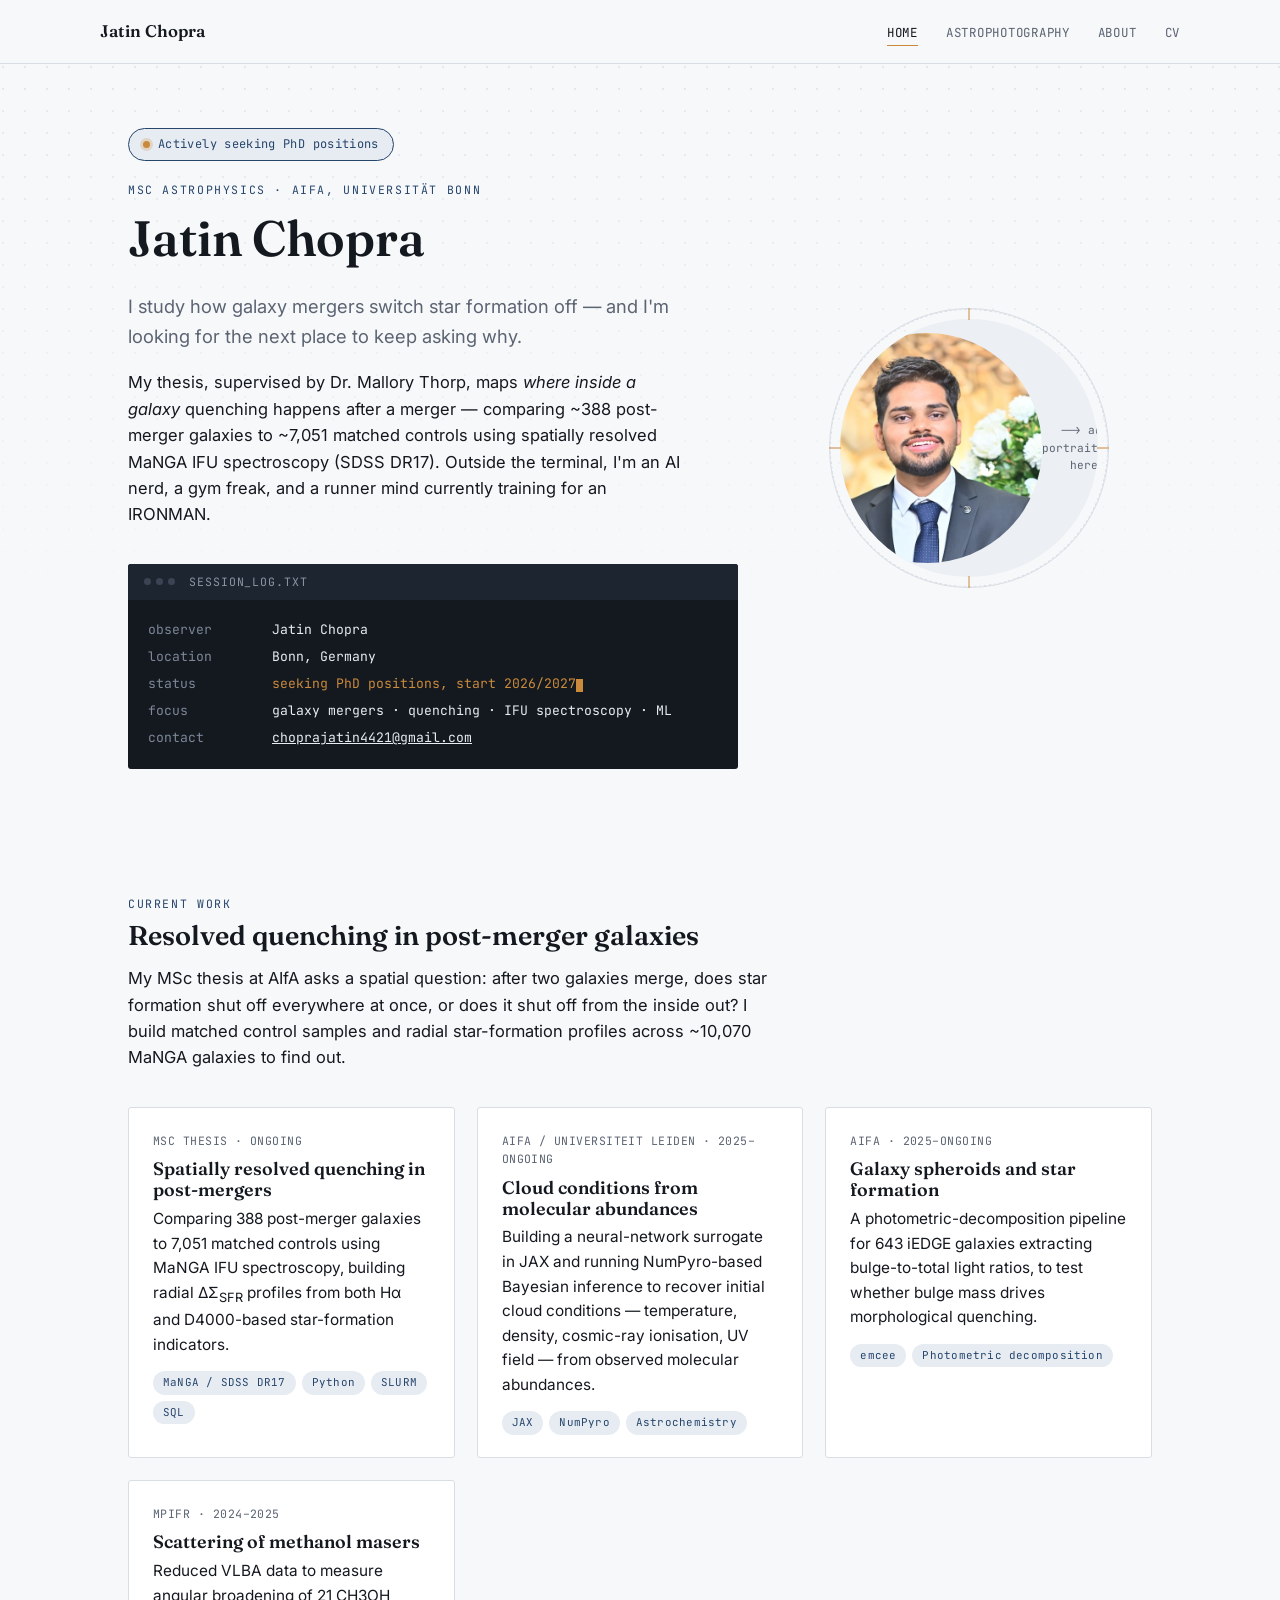
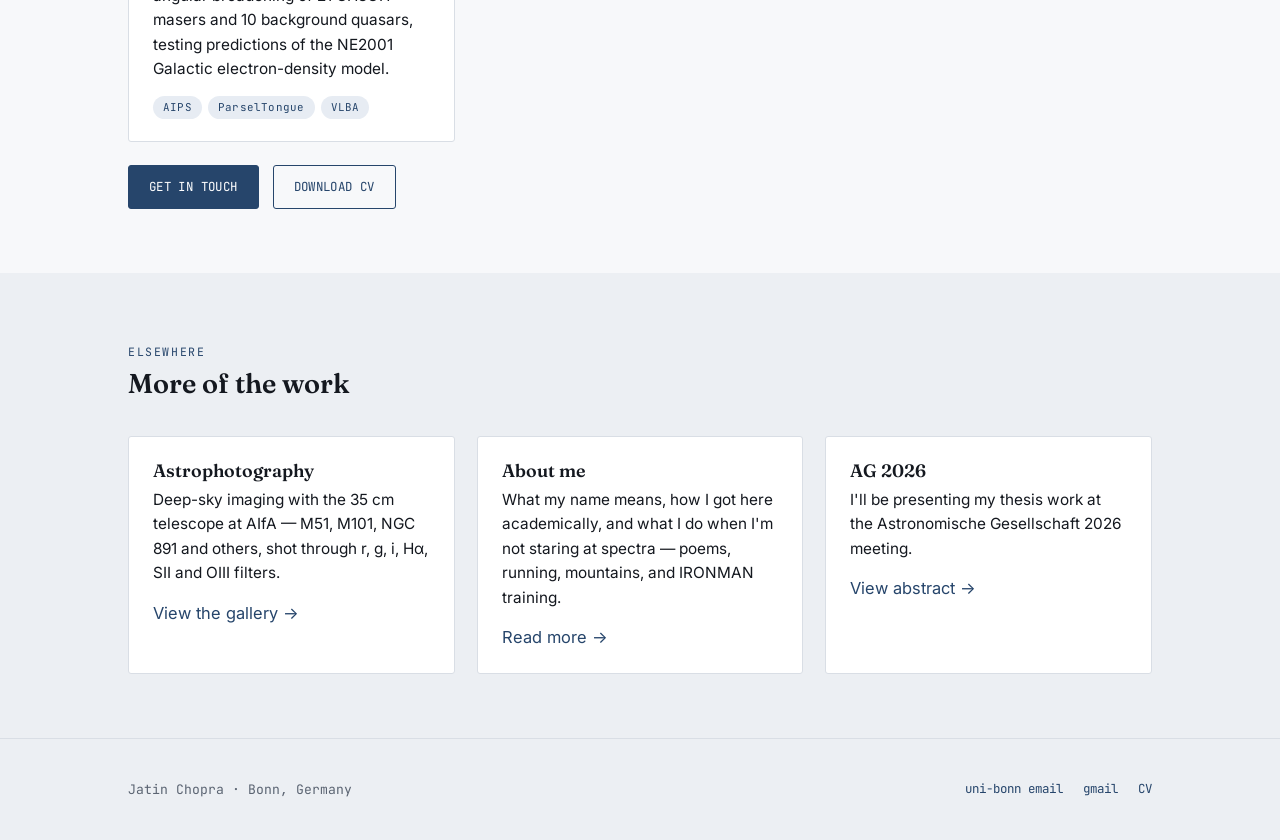
==== index.html @ 6f594a71 "Change image format from JPG to PNG" ====
<!DOCTYPE html>
<html lang="en">
<head>
<meta charset="UTF-8">
<meta name="viewport" content="width=device-width, initial-scale=1.0">
<title>Jatin Chopra — MSc Astrophysics, AIfA Bonn</title>
<meta name="description" content="Jatin Chopra is an MSc Astrophysics student at AIfA, Universität Bonn, studying star-formation quenching in post-merger galaxies. Actively seeking PhD positions.">
<link rel="preconnect" href="https://fonts.googleapis.com">
<link rel="preconnect" href="https://fonts.gstatic.com" crossorigin>
<link href="https://fonts.googleapis.com/css2?family=Fraunces:wght@500;600;700&family=Inter:wght@400;500;600&family=JetBrains+Mono:wght@400;500&display=swap" rel="stylesheet">
<link rel="stylesheet" href="css/style.css">
</head>
<body>

<header class="site-header">
  <nav class="nav container">
    <a class="nav-name" href="index.html">Jatin Chopra</a>
    <button class="navtoggle" aria-label="Toggle navigation" aria-expanded="false">Menu</button>
    <ul class="nav-links">
      <li><a href="index.html" aria-current="page">Home</a></li>
      <li><a href="astrophotography.html">Astrophotography</a></li>
      <li><a href="about.html">About</a></li>
      <li><a href="assets/docs/Jatin_Chopra_CV.pdf">CV</a></li>
    </ul>
  </nav>
</header>

<main>

  <!-- ================= HERO ================= -->
  <section class="hero">
    <div class="container hero-grid">
      <div>
        <span class="status-pill"><span class="dot"></span>Actively seeking PhD positions</span>
        <div class="eyebrow">MSc Astrophysics · AIfA, Universität Bonn</div>
        <h1>Jatin Chopra</h1>
        <p class="tagline">I study how galaxy mergers switch star formation off — and I'm looking for the next place to keep asking why.</p>
        <p class="lede">My thesis, supervised by Dr. Mallory Thorp, maps <em>where inside a galaxy</em> quenching happens after a merger — comparing ~388 post-merger galaxies to ~7,051 matched controls using spatially resolved MaNGA IFU spectroscopy (SDSS DR17). Outside the terminal, I'm an AI nerd, a gym freak, and a runner mind currently training for an IRONMAN.</p>

        <div class="log-card">
          <div class="log-title"><span class="lights"><span></span><span></span><span></span></span>session_log.txt</div>
          <div class="log-body">
            <div class="log-row"><span class="k">observer</span><span class="v">Jatin Chopra</span></div>
            <div class="log-row"><span class="k">location</span><span class="v">Bonn, Germany</span></div>
            <div class="log-row"><span class="k">status</span><span class="v highlight">seeking PhD positions, start 2026/2027<span class="cursor"></span></span></div>
            <div class="log-row"><span class="k">focus</span><span class="v">galaxy mergers · quenching · IFU spectroscopy · ML</span></div>
            <div class="log-row"><span class="k">contact</span><span class="v"><a href="mailto:choprajatin4421@gmail.com">choprajatin4421@gmail.com</a></span></div>
          </div>
        </div>
      </div>

      <div class="portrait-wrap">
        <div class="portrait-frame">
          <span class="tick n"></span><span class="tick s"></span><span class="tick e"></span><span class="tick w"></span>
          <div class="img-slot">
                 <img src="assets/images/main_page_image.png" alt="Jatin Chopra"> -->
            add<br>portrait.jpg<br>here
          </div>
        </div>
      </div>
    </div>
  </section>

  <!-- ================= RESEARCH ================= -->
  <section id="research">
    <div class="container">
      <div class="section-head">
        <div class="eyebrow">Current work</div>
        <h2>Resolved quenching in post-merger galaxies</h2>
        <p>My MSc thesis at AIfA asks a spatial question: after two galaxies merge, does star formation shut off everywhere at once, or does it shut off from the inside out? I build matched control samples and radial star-formation profiles across ~10,070 MaNGA galaxies to find out.</p>
      </div>
      <div class="card-grid">
        <div class="card">
          <div class="meta">MSc Thesis · Ongoing</div>
          <h3>Spatially resolved quenching in post-mergers</h3>
          <p>Comparing 388 post-merger galaxies to 7,051 matched controls using MaNGA IFU spectroscopy, building radial ΔΣ<sub>SFR</sub> profiles from both Hα and D4000-based star-formation indicators.</p>
          <div class="tag-row"><span class="tag">MaNGA / SDSS DR17</span><span class="tag">Python</span><span class="tag">SLURM</span><span class="tag">SQL</span></div>
        </div>
        <div class="card">
          <div class="meta">AIfA / Universiteit Leiden · 2025–ongoing</div>
          <h3>Cloud conditions from molecular abundances</h3>
          <p>Building a neural-network surrogate in JAX and running NumPyro-based Bayesian inference to recover initial cloud conditions — temperature, density, cosmic-ray ionisation, UV field — from observed molecular abundances.</p>
          <div class="tag-row"><span class="tag">JAX</span><span class="tag">NumPyro</span><span class="tag">Astrochemistry</span></div>
        </div>
        <div class="card">
          <div class="meta">AIfA · 2025–ongoing</div>
          <h3>Galaxy spheroids and star formation</h3>
          <p>A photometric-decomposition pipeline for 643 iEDGE galaxies extracting bulge-to-total light ratios, to test whether bulge mass drives morphological quenching.</p>
          <div class="tag-row"><span class="tag">emcee</span><span class="tag">Photometric decomposition</span></div>
        </div>
        <div class="card">
          <div class="meta">MPIfR · 2024–2025</div>
          <h3>Scattering of methanol masers</h3>
          <p>Reduced VLBA data to measure angular broadening of 21 CH3OH masers and 10 background quasars, testing predictions of the NE2001 Galactic electron-density model.</p>
          <div class="tag-row"><span class="tag">AIPS</span><span class="tag">ParselTongue</span><span class="tag">VLBA</span></div>
        </div>
      </div>
      <div class="cta-row">
        <a class="btn btn-primary" href="mailto:choprajatin4421@gmail.com">Get in touch</a>
        <a class="btn btn-ghost" href="assets/docs/Jatin_Chopra_CV.pdf">Download CV</a>
      </div>
    </div>
  </section>

  <!-- ================= QUICK LINKS ================= -->
  <section class="bg-alt">
    <div class="container">
      <div class="section-head">
        <div class="eyebrow">Elsewhere</div>
        <h2>More of the work</h2>
      </div>
      <div class="card-grid">
        <div class="card">
          <h3>Astrophotography</h3>
          <p>Deep-sky imaging with the 35 cm telescope at AIfA — M51, M101, NGC 891 and others, shot through r, g, i, Hα, SII and OIII filters.</p>
          <a href="astrophotography.html">View the gallery →</a>
        </div>
        <div class="card">
          <h3>About me</h3>
          <p>What my name means, how I got here academically, and what I do when I'm not staring at spectra — poems, running, mountains, and IRONMAN training.</p>
          <a href="about.html">Read more →</a>
        </div>
        <div class="card">
          <h3>AG 2026</h3>
          <p>I'll be presenting my thesis work at the Astronomische Gesellschaft 2026 meeting.</p>
          <a href="https://ag2026.astronomische-gesellschaft.de/view_abstract.php?id=138">View abstract →</a>
        </div>
      </div>
    </div>
  </section>

</main>

<footer class="site-footer">
  <div class="container footer-grid">
    <span class="footer-note">Jatin Chopra · Bonn, Germany</span>
    <ul class="footer-links">
      <li><a href="mailto:s56jchop@uni-bonn.de">uni-bonn email</a></li>
      <li><a href="mailto:choprajatin4421@gmail.com">gmail</a></li>
      <li><a href="assets/docs/Jatin_Chopra_CV.pdf">CV</a></li>
    </ul>
  </div>
</footer>

<script src="js/main.js"></script>
</body>
</html>
---- css/style.css ----
/* =========================================================
   Jatin Chopra — personal site
   Design tokens
   ========================================================= */
:root{
  --bg:        #F7F8FA;
  --bg-alt:    #ECEFF3;
  --panel:     #FFFFFF;
  --ink:       #14181F;
  --muted:     #5B6472;
  --line:      #D9DEE5;
  --accent:    #26456B;   /* deep sky indigo   */
  --accent-2:  #C98A3C;   /* warm starlight amber, used sparingly */
  --accent-soft: #E7ECF3;
  --mono: 'JetBrains Mono', ui-monospace, SFMono-Regular, Menlo, monospace;
  --serif: 'Fraunces', Georgia, 'Times New Roman', serif;
  --sans: 'Inter', -apple-system, BlinkMacSystemFont, 'Segoe UI', sans-serif;
  --radius: 3px;
  --maxw: 1080px;
}

*, *::before, *::after{ box-sizing:border-box; }
html{ scroll-behavior:smooth; }
body{
  margin:0;
  background:var(--bg);
  color:var(--ink);
  font-family:var(--sans);
  font-size:16.5px;
  line-height:1.6;
  -webkit-font-smoothing:antialiased;
}
img{ max-width:100%; display:block; }
a{ color:var(--accent); text-decoration:none; }
a:hover{ text-decoration:underline; }
a:focus-visible, button:focus-visible, .navtoggle:focus-visible{
  outline:2px solid var(--accent-2);
  outline-offset:3px;
}
h1,h2,h3{ font-family:var(--serif); font-weight:600; line-height:1.15; margin:0 0 .5em; color:var(--ink); }
p{ margin:0 0 1em; }
.container{ max-width:var(--maxw); margin:0 auto; padding:0 28px; }

.eyebrow{
  font-family:var(--mono);
  font-size:.72rem;
  letter-spacing:.14em;
  text-transform:uppercase;
  color:var(--accent);
  display:inline-block;
  margin-bottom:.9em;
}

/* ---------------------------------------------------------
   Nav
   --------------------------------------------------------- */
.site-header{
  border-bottom:1px solid var(--line);
  background:var(--bg);
  position:sticky; top:0; z-index:50;
}
.nav{
  display:flex; align-items:center; justify-content:space-between;
  padding:18px 0;
}
.nav-name{
  font-family:var(--serif);
  font-weight:600;
  font-size:1.05rem;
  color:var(--ink);
  text-decoration:none;
}
.nav-name:hover{ text-decoration:none; color:var(--accent); }
.nav-links{
  display:flex; gap:28px; list-style:none; margin:0; padding:0;
}
.nav-links a{
  font-family:var(--mono);
  font-size:.78rem;
  letter-spacing:.06em;
  text-transform:uppercase;
  color:var(--muted);
  padding-bottom:4px;
  border-bottom:1px solid transparent;
}
.nav-links a:hover, .nav-links a[aria-current="page"]{
  color:var(--ink);
  text-decoration:none;
  border-bottom:1px solid var(--accent-2);
}
.navtoggle{
  display:none;
  background:none; border:1px solid var(--line); border-radius:var(--radius);
  padding:8px 10px; cursor:pointer; color:var(--ink);
}

/* ---------------------------------------------------------
   Hero
   --------------------------------------------------------- */
.hero{
  position:relative;
  padding:64px 0 56px;
  background-image: radial-gradient(var(--line) 1px, transparent 1px);
  background-size: 22px 22px;
  background-position: -8px -8px;
  overflow:hidden;
}
.hero::after{
  /* fade the star-field so it reads as texture, not pattern */
  content:"";
  position:absolute; inset:0;
  background:linear-gradient(180deg, rgba(247,248,250,.35) 0%, var(--bg) 78%);
  pointer-events:none;
}
.hero-grid{
  position:relative; z-index:1;
  display:grid;
  grid-template-columns:1.25fr .75fr;
  gap:48px;
  align-items:center;
}
.hero h1{ font-size:clamp(2.1rem, 4vw, 3.1rem); }
.hero .tagline{ font-size:1.15rem; color:var(--muted); max-width:46ch; }
.hero .lede{ max-width:56ch; color:var(--ink); }

.status-pill{
  display:inline-flex; align-items:center; gap:8px;
  font-family:var(--mono); font-size:.75rem; letter-spacing:.03em;
  background:var(--accent-soft); color:var(--accent);
  border:1px solid var(--accent); border-radius:20px;
  padding:6px 14px; margin-bottom:1.2em;
}
.status-pill .dot{
  width:7px; height:7px; border-radius:50%;
  background:var(--accent-2);
  box-shadow:0 0 0 3px rgba(201,138,60,.25);
}

/* Portrait — telescope-eyepiece framing */
.portrait-wrap{ display:flex; justify-content:center; }
.portrait-frame{
  position:relative;
  width:min(280px, 80%);
  aspect-ratio:1/1;
  border-radius:50%;
  border:1px solid var(--line);
  padding:10px;
}
.portrait-frame::before{
  content:"";
  position:absolute; inset:0;
  border-radius:50%;
  border:1px dashed var(--line);
  margin:0;
}
.portrait-frame .tick{
  position:absolute;
  background:var(--accent-2);
}
.portrait-frame .tick.n{ top:-1px; left:50%; width:1px; height:12px; transform:translateX(-50%); }
.portrait-frame .tick.s{ bottom:-1px; left:50%; width:1px; height:12px; transform:translateX(-50%); }
.portrait-frame .tick.e{ right:-1px; top:50%; height:1px; width:12px; transform:translateY(-50%); }
.portrait-frame .tick.w{ left:-1px; top:50%; height:1px; width:12px; transform:translateY(-50%); }
.portrait-frame .img-slot{
  width:100%; height:100%;
  border-radius:50%;
  overflow:hidden;
  background:var(--bg-alt);
  display:flex; align-items:center; justify-content:center;
  color:var(--muted);
  font-family:var(--mono); font-size:.7rem; text-align:center; padding:14px;
}
.portrait-frame img{ width:100%; height:100%; object-fit:cover; border-radius:50%; }

/* ---------------------------------------------------------
   Observation log — signature element
   --------------------------------------------------------- */
.log-card{
  margin-top:36px;
  background:var(--ink);
  color:#DDE3EA;
  border-radius:var(--radius);
  font-family:var(--mono);
  font-size:.82rem;
  overflow:hidden;
}
.log-card .log-title{
  display:flex; align-items:center; gap:8px;
  padding:9px 16px;
  background:#1D2530;
  color:#8B95A3;
  font-size:.72rem;
  letter-spacing:.08em;
  text-transform:uppercase;
}
.log-card .log-title .lights{ display:flex; gap:5px; margin-right:6px; }
.log-card .log-title .lights span{ width:7px; height:7px; border-radius:50%; background:#3A4452; display:inline-block; }
.log-card .log-body{ padding:16px 20px 18px; }
.log-row{ display:flex; gap:14px; padding:3px 0; }
.log-row .k{ color:#7C8798; width:110px; flex:none; }
.log-row .v{ color:#E7ECF3; }
.log-row .v a{ color:#E7ECF3; text-decoration:underline; }
.log-row .v.highlight{ color:var(--accent-2); }
.cursor{ display:inline-block; width:7px; height:1em; background:var(--accent-2); vertical-align:text-bottom; animation:blink 1.1s steps(1) infinite; }
@keyframes blink{ 50%{ opacity:0; } }

/* ---------------------------------------------------------
   Sections
   --------------------------------------------------------- */
section{ padding:64px 0; }
.section-head{ margin-bottom:36px; max-width:64ch; }
.section-head h2{ font-size:1.7rem; }
.section-head .eyebrow{ margin-bottom:.6em; }
.bg-alt{ background:var(--bg-alt); }

.card-grid{
  display:grid;
  grid-template-columns:repeat(auto-fit, minmax(280px,1fr));
  gap:22px;
}
.card{
  background:var(--panel);
  border:1px solid var(--line);
  border-radius:var(--radius);
  padding:24px 24px 22px;
}
.card h3{ font-size:1.12rem; margin-bottom:.35em; }
.card .meta{ font-family:var(--mono); font-size:.72rem; letter-spacing:.04em; color:var(--muted); text-transform:uppercase; margin-bottom:.8em; }
.card p{ color:var(--ink); font-size:.96rem; margin-bottom:.9em; }
.tag-row{ display:flex; flex-wrap:wrap; gap:6px; }
.tag{
  font-family:var(--mono); font-size:.68rem; letter-spacing:.02em;
  background:var(--accent-soft); color:var(--accent);
  border-radius:20px; padding:3px 10px;
}

.cta-row{ display:flex; gap:14px; flex-wrap:wrap; margin-top:1.4em; }
.btn{
  font-family:var(--mono); font-size:.78rem; letter-spacing:.03em; text-transform:uppercase;
  padding:11px 20px; border-radius:var(--radius);
  border:1px solid var(--accent);
}
.btn-primary{ background:var(--accent); color:#fff; }
.btn-primary:hover{ background:#1D3555; text-decoration:none; }
.btn-ghost{ color:var(--accent); background:transparent; }
.btn-ghost:hover{ background:var(--accent-soft); text-decoration:none; }

/* ---------------------------------------------------------
   Gallery (astrophotography)
   --------------------------------------------------------- */
.gallery{
  display:grid;
  grid-template-columns:repeat(auto-fit, minmax(300px,1fr));
  gap:26px;
}
.frame{
  background:var(--panel);
  border:1px solid var(--line);
  border-radius:var(--radius);
  overflow:hidden;
}
.frame .plate{
  aspect-ratio:4/3;
  background:
    radial-gradient(var(--line) 1px, transparent 1px) 0 0/16px 16px,
    var(--bg-alt);
  display:flex; align-items:center; justify-content:center;
  color:var(--muted); font-family:var(--mono); font-size:.72rem; text-align:center; padding:16px;
}
.frame .plate img{ width:100%; height:100%; object-fit:cover; }
.frame .caption{ padding:16px 18px 18px; }
.frame .caption h3{ font-size:1.05rem; margin-bottom:.15em; }
.frame .obj-meta{ font-family:var(--mono); font-size:.72rem; color:var(--muted); margin-bottom:.7em; letter-spacing:.02em; }
.frame .obj-meta span{ display:inline-block; margin-right:10px; }
.frame .obj-meta b{ color:var(--ink); font-weight:600; }

/* ---------------------------------------------------------
   About page bits
   --------------------------------------------------------- */
.split{
  display:grid;
  grid-template-columns:1fr 1fr;
  gap:44px;
  align-items:start;
}
.name-glyphs{
  display:flex; gap:18px; margin:1.2em 0;
}
.name-glyph{
  flex:1; border:1px solid var(--line); border-radius:var(--radius);
  padding:16px 18px; background:var(--panel);
}
.name-glyph .word{ font-family:var(--serif); font-size:1.3rem; margin-bottom:.2em; }
.name-glyph .gloss{ font-family:var(--mono); font-size:.72rem; color:var(--muted); text-transform:uppercase; letter-spacing:.05em; }

.interest-list{ list-style:none; margin:0; padding:0; display:flex; flex-wrap:wrap; gap:10px; }
.interest-list li{
  font-family:var(--mono); font-size:.82rem;
  border:1px solid var(--line); border-radius:20px;
  padding:7px 14px; color:var(--ink);
}

.timeline{ border-left:1px solid var(--line); padding-left:24px; margin-left:4px; }
.timeline .entry{ position:relative; padding-bottom:28px; }
.timeline .entry::before{
  content:""; position:absolute; left:-29px; top:4px;
  width:9px; height:9px; border-radius:50%;
  background:var(--bg); border:2px solid var(--accent-2);
}
.timeline .entry .when{ font-family:var(--mono); font-size:.7rem; color:var(--muted); text-transform:uppercase; letter-spacing:.05em; margin-bottom:.3em; }
.timeline .entry h3{ font-size:1.05rem; margin-bottom:.25em; }

/* ---------------------------------------------------------
   Footer
   --------------------------------------------------------- */
.site-footer{
  border-top:1px solid var(--line);
  padding:40px 0;
  background:var(--bg-alt);
}
.footer-grid{ display:flex; justify-content:space-between; flex-wrap:wrap; gap:20px; align-items:center; }
.footer-links{ display:flex; gap:20px; flex-wrap:wrap; list-style:none; margin:0; padding:0; font-family:var(--mono); font-size:.78rem; }
.footer-note{ color:var(--muted); font-size:.82rem; font-family:var(--mono); }

/* ---------------------------------------------------------
   Responsive
   --------------------------------------------------------- */
@media (max-width:820px){
  .hero-grid{ grid-template-columns:1fr; }
  .portrait-wrap{ order:-1; margin-bottom:8px; }
  .split{ grid-template-columns:1fr; }
  .name-glyphs{ flex-direction:column; }
}
@media (max-width:680px){
  .nav-links{
    position:fixed; inset:60px 0 auto 0; background:var(--bg);
    flex-direction:column; gap:0; border-bottom:1px solid var(--line);
    padding:8px 28px 16px; transform:translateY(-8px); opacity:0; pointer-events:none;
    transition:opacity .15s ease, transform .15s ease;
  }
  .nav-links.open{ opacity:1; transform:translateY(0); pointer-events:auto; }
  .nav-links li{ border-bottom:1px solid var(--line); }
  .nav-links a{ display:block; padding:14px 0; border-bottom:none !important; }
  .navtoggle{ display:inline-flex; }
  .log-row{ flex-direction:column; gap:1px; }
  .log-row .k{ width:auto; }
}
@media (prefers-reduced-motion: reduce){
  .cursor{ animation:none; }
  html{ scroll-behavior:auto; }
}
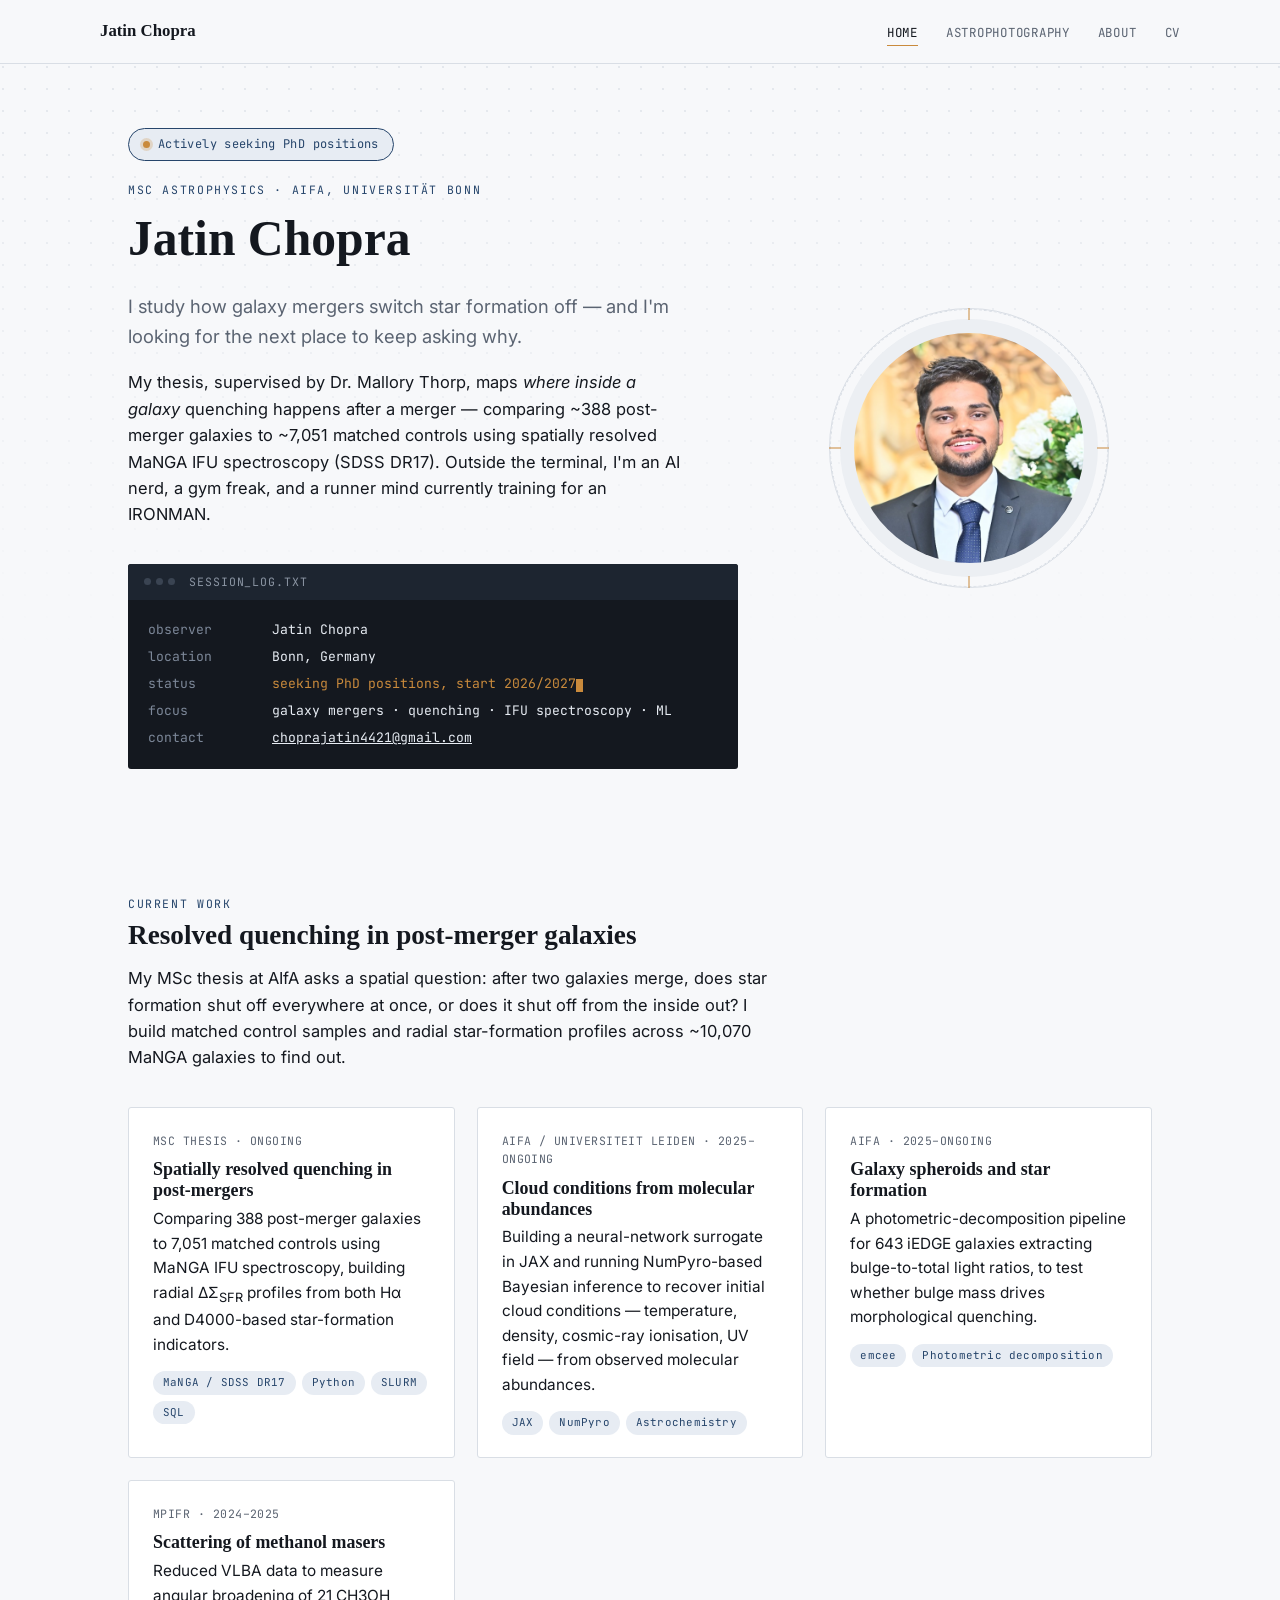
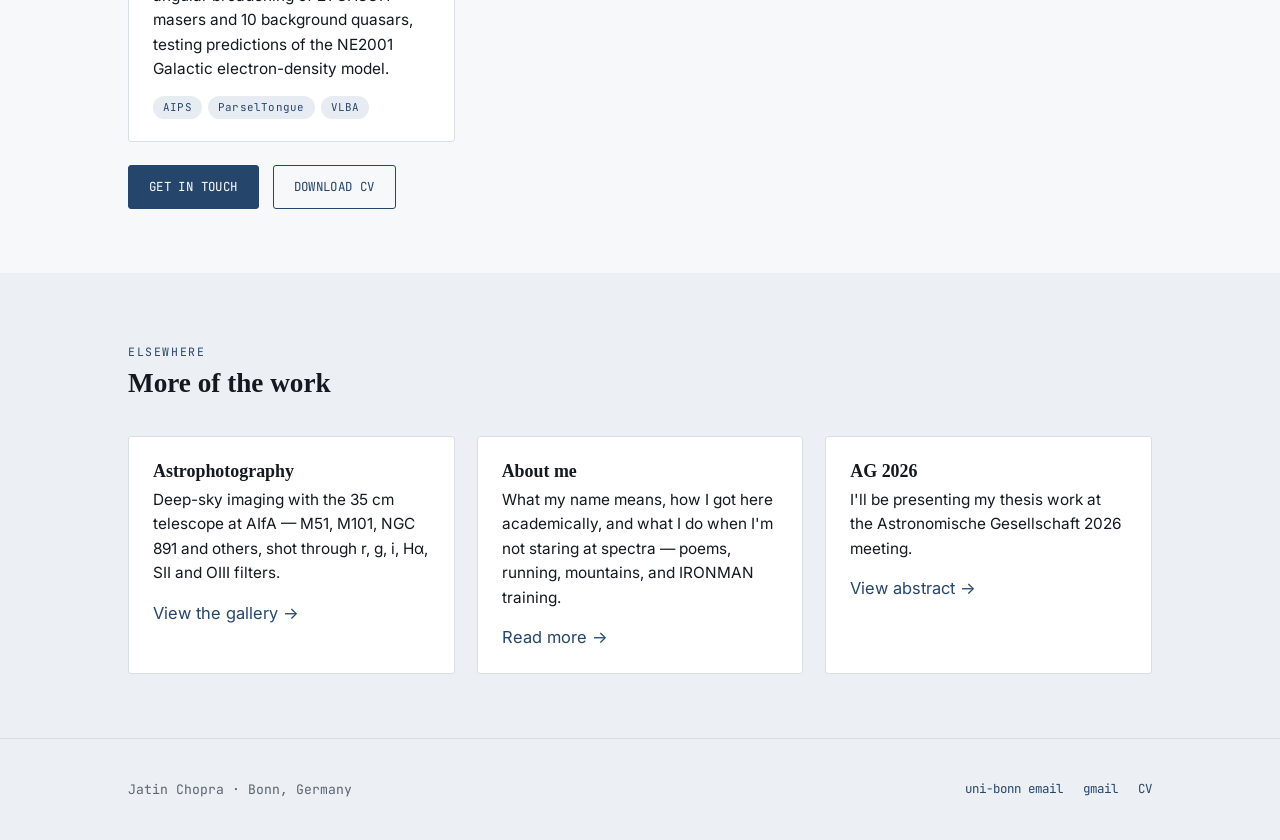
==== commit c179013b: "Add files via upload" ====
--- a/index.html
+++ b/index.html
@@ -7,7 +7,7 @@
 <meta name="description" content="Jatin Chopra is an MSc Astrophysics student at AIfA, Universität Bonn, studying star-formation quenching in post-merger galaxies. Actively seeking PhD positions.">
 <link rel="preconnect" href="https://fonts.googleapis.com">
 <link rel="preconnect" href="https://fonts.gstatic.com" crossorigin>
-<link href="https://fonts.googleapis.com/css2?family=Fraunces:wght@500;600;700&family=Inter:wght@400;500;600&family=JetBrains+Mono:wght@400;500&display=swap" rel="stylesheet">
+<link href="https://fonts.googleapis.com/css2?family=Playfair+Display:wght@500;600;700&family=Inter:wght@400;500;600&family=JetBrains+Mono:wght@400;500&display=swap" rel="stylesheet">
 <link rel="stylesheet" href="css/style.css">
 </head>
 <body>
@@ -53,8 +53,7 @@
         <div class="portrait-frame">
           <span class="tick n"></span><span class="tick s"></span><span class="tick e"></span><span class="tick w"></span>
           <div class="img-slot">
-                 <img src="assets/images/main_page_image.png" alt="Jatin Chopra"> -->
-            add<br>portrait.jpg<br>here
+            <img src="assets/images/main_page_image.png" alt="Jatin Chopra">
           </div>
         </div>
       </div>
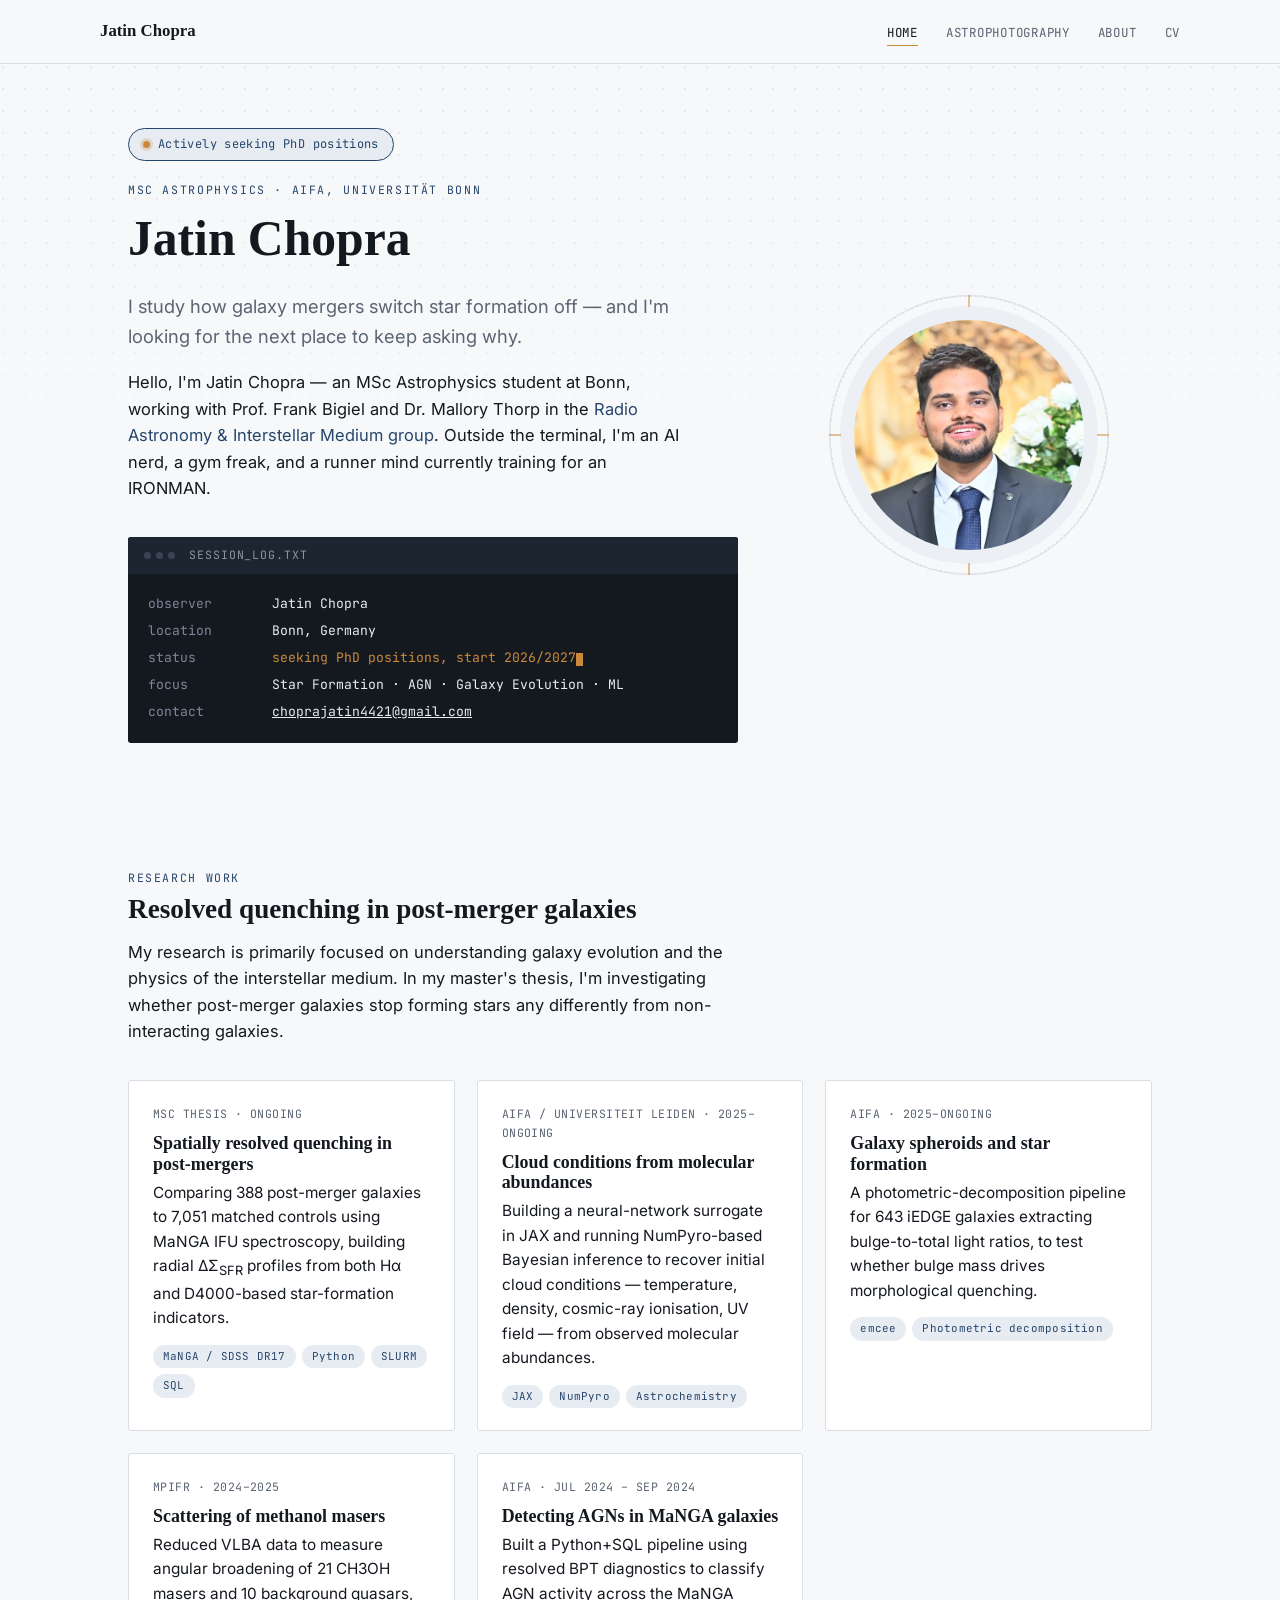
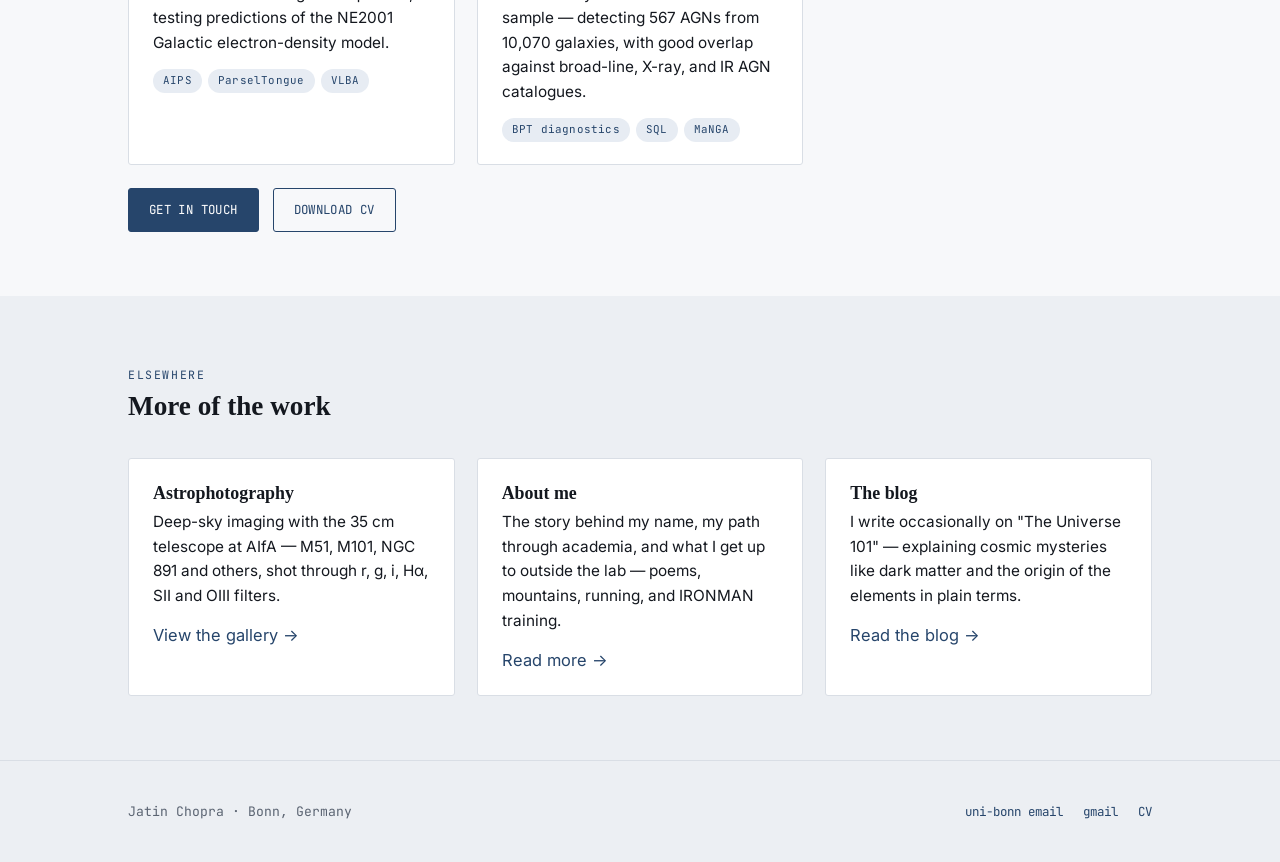
==== commit ddf137c6: "Add files via upload" ====
--- a/index.html
+++ b/index.html
@@ -8,7 +8,7 @@
 <link rel="preconnect" href="https://fonts.googleapis.com">
 <link rel="preconnect" href="https://fonts.gstatic.com" crossorigin>
 <link href="https://fonts.googleapis.com/css2?family=Playfair+Display:wght@500;600;700&family=Inter:wght@400;500;600&family=JetBrains+Mono:wght@400;500&display=swap" rel="stylesheet">
-<link rel="stylesheet" href="css/style.css">
+<link rel="stylesheet" href="css/style.css?v=4">
 </head>
 <body>
 
@@ -35,7 +35,7 @@
         <div class="eyebrow">MSc Astrophysics · AIfA, Universität Bonn</div>
         <h1>Jatin Chopra</h1>
         <p class="tagline">I study how galaxy mergers switch star formation off — and I'm looking for the next place to keep asking why.</p>
-        <p class="lede">My thesis, supervised by Dr. Mallory Thorp, maps <em>where inside a galaxy</em> quenching happens after a merger — comparing ~388 post-merger galaxies to ~7,051 matched controls using spatially resolved MaNGA IFU spectroscopy (SDSS DR17). Outside the terminal, I'm an AI nerd, a gym freak, and a runner mind currently training for an IRONMAN.</p>
+        <p class="lede">Hello, I'm Jatin Chopra — an MSc Astrophysics student at Bonn, working with Prof. Frank Bigiel and Dr. Mallory Thorp in the <a href="https://www.aifa.uni-bonn.de/en/research/radio-astro-and-interstellar-medium">Radio Astronomy &amp; Interstellar Medium group</a>. Outside the terminal, I'm an AI nerd, a gym freak, and a runner mind currently training for an IRONMAN.</p>
 
         <div class="log-card">
           <div class="log-title"><span class="lights"><span></span><span></span><span></span></span>session_log.txt</div>
@@ -43,7 +43,7 @@
             <div class="log-row"><span class="k">observer</span><span class="v">Jatin Chopra</span></div>
             <div class="log-row"><span class="k">location</span><span class="v">Bonn, Germany</span></div>
             <div class="log-row"><span class="k">status</span><span class="v highlight">seeking PhD positions, start 2026/2027<span class="cursor"></span></span></div>
-            <div class="log-row"><span class="k">focus</span><span class="v">galaxy mergers · quenching · IFU spectroscopy · ML</span></div>
+            <div class="log-row"><span class="k">focus</span><span class="v">Star Formation · AGN · Galaxy Evolution · ML</span></div>
             <div class="log-row"><span class="k">contact</span><span class="v"><a href="mailto:choprajatin4421@gmail.com">choprajatin4421@gmail.com</a></span></div>
           </div>
         </div>
@@ -64,9 +64,9 @@
   <section id="research">
     <div class="container">
       <div class="section-head">
-        <div class="eyebrow">Current work</div>
+        <div class="eyebrow">Research work</div>
         <h2>Resolved quenching in post-merger galaxies</h2>
-        <p>My MSc thesis at AIfA asks a spatial question: after two galaxies merge, does star formation shut off everywhere at once, or does it shut off from the inside out? I build matched control samples and radial star-formation profiles across ~10,070 MaNGA galaxies to find out.</p>
+        <p>My research is primarily focused on understanding galaxy evolution and the physics of the interstellar medium. In my master's thesis, I'm investigating whether post-merger galaxies stop forming stars any differently from non-interacting galaxies.</p>
       </div>
       <div class="card-grid">
         <div class="card">
@@ -93,6 +93,12 @@
           <p>Reduced VLBA data to measure angular broadening of 21 CH3OH masers and 10 background quasars, testing predictions of the NE2001 Galactic electron-density model.</p>
           <div class="tag-row"><span class="tag">AIPS</span><span class="tag">ParselTongue</span><span class="tag">VLBA</span></div>
         </div>
+        <div class="card">
+          <div class="meta">AIfA · Jul 2024 – Sep 2024</div>
+          <h3>Detecting AGNs in MaNGA galaxies</h3>
+          <p>Built a Python+SQL pipeline using resolved BPT diagnostics to classify AGN activity across the MaNGA sample — detecting 567 AGNs from 10,070 galaxies, with good overlap against broad-line, X-ray, and IR AGN catalogues.</p>
+          <div class="tag-row"><span class="tag">BPT diagnostics</span><span class="tag">SQL</span><span class="tag">MaNGA</span></div>
+        </div>
       </div>
       <div class="cta-row">
         <a class="btn btn-primary" href="mailto:choprajatin4421@gmail.com">Get in touch</a>
@@ -116,13 +122,13 @@
         </div>
         <div class="card">
           <h3>About me</h3>
-          <p>What my name means, how I got here academically, and what I do when I'm not staring at spectra — poems, running, mountains, and IRONMAN training.</p>
+          <p>The story behind my name, my path through academia, and what I get up to outside the lab — poems, mountains, running, and IRONMAN training.</p>
           <a href="about.html">Read more →</a>
         </div>
         <div class="card">
-          <h3>AG 2026</h3>
-          <p>I'll be presenting my thesis work at the Astronomische Gesellschaft 2026 meeting.</p>
-          <a href="https://ag2026.astronomische-gesellschaft.de/view_abstract.php?id=138">View abstract →</a>
+          <h3>The blog</h3>
+          <p>I write occasionally on "The Universe 101" — explaining cosmic mysteries like dark matter and the origin of the elements in plain terms.</p>
+          <a href="https://medium.com/the-universe-101">Read the blog →</a>
         </div>
       </div>
     </div>
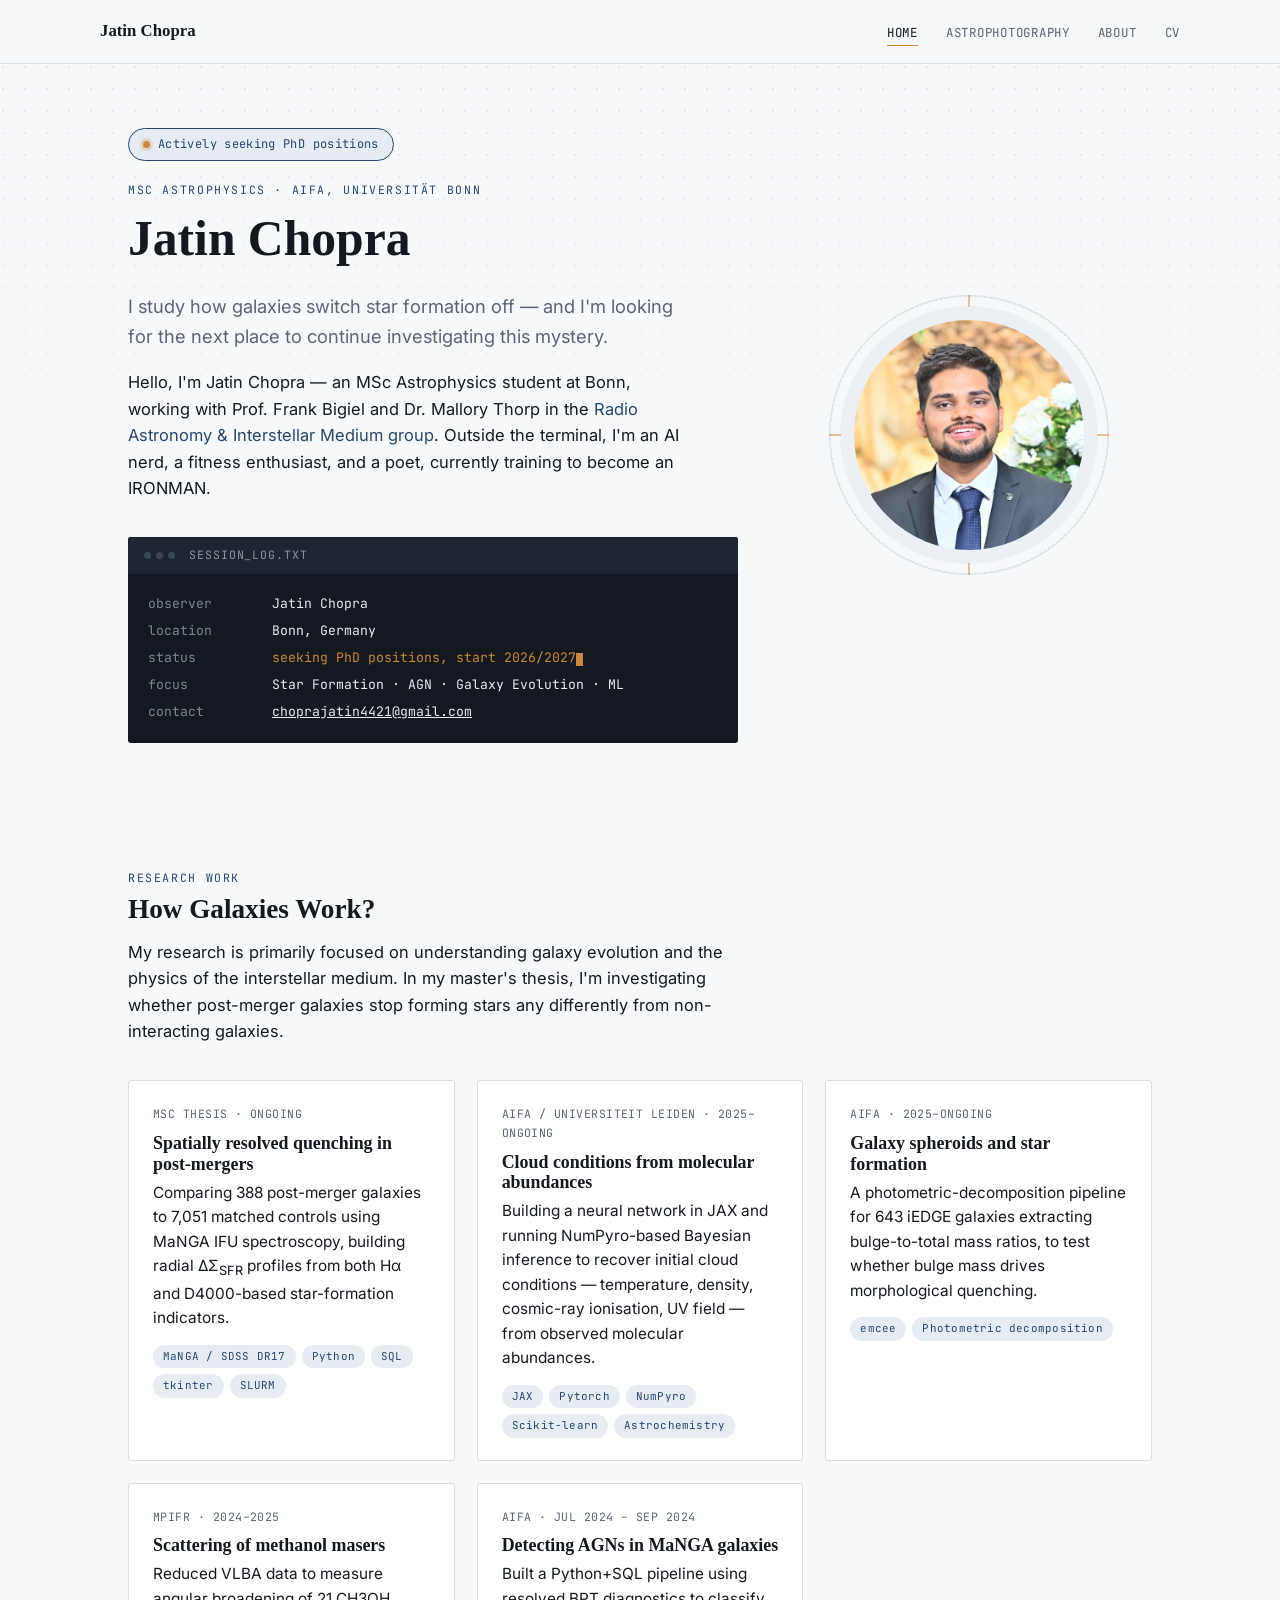
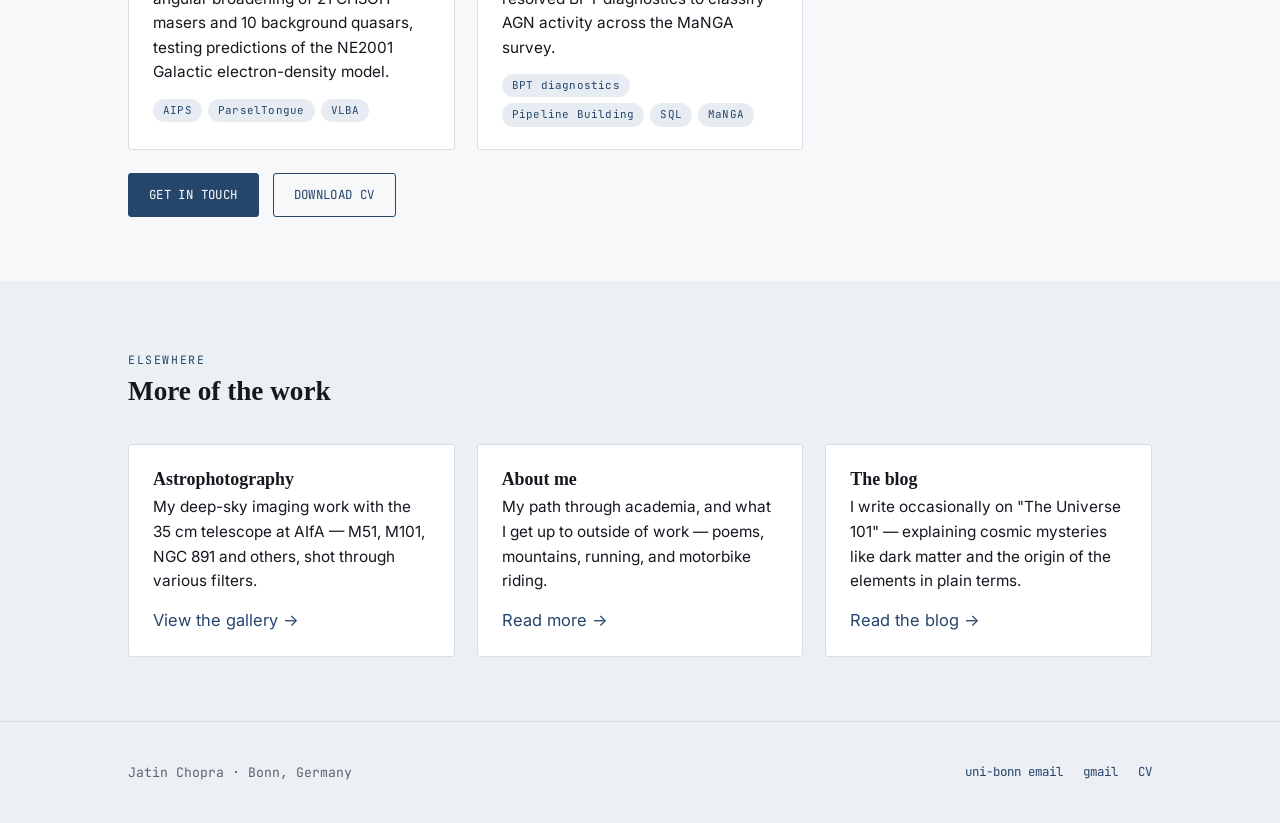
==== commit 8b48877a: "Revise personal and research descriptions Updated personal description and research focus in index.h" ====
--- a/index.html
+++ b/index.html
@@ -34,8 +34,8 @@
         <span class="status-pill"><span class="dot"></span>Actively seeking PhD positions</span>
         <div class="eyebrow">MSc Astrophysics · AIfA, Universität Bonn</div>
         <h1>Jatin Chopra</h1>
-        <p class="tagline">I study how galaxy mergers switch star formation off — and I'm looking for the next place to keep asking why.</p>
-        <p class="lede">Hello, I'm Jatin Chopra — an MSc Astrophysics student at Bonn, working with Prof. Frank Bigiel and Dr. Mallory Thorp in the <a href="https://www.aifa.uni-bonn.de/en/research/radio-astro-and-interstellar-medium">Radio Astronomy &amp; Interstellar Medium group</a>. Outside the terminal, I'm an AI nerd, a gym freak, and a runner mind currently training for an IRONMAN.</p>
+        <p class="tagline">I study how galaxies switch star formation off — and I'm looking for the next place to continue investigating this mystery.</p>
+        <p class="lede">Hello, I'm Jatin Chopra — an MSc Astrophysics student at Bonn, working with Prof. Frank Bigiel and Dr. Mallory Thorp in the <a href="https://www.aifa.uni-bonn.de/en/research/radio-astro-and-interstellar-medium">Radio Astronomy &amp; Interstellar Medium group</a>. Outside the terminal, I'm an AI nerd, a fitness enthusiast, and a poet, currently training to become an IRONMAN.</p>
 
         <div class="log-card">
           <div class="log-title"><span class="lights"><span></span><span></span><span></span></span>session_log.txt</div>
@@ -65,7 +65,7 @@
     <div class="container">
       <div class="section-head">
         <div class="eyebrow">Research work</div>
-        <h2>Resolved quenching in post-merger galaxies</h2>
+        <h2>How Galaxies Work?</h2>
         <p>My research is primarily focused on understanding galaxy evolution and the physics of the interstellar medium. In my master's thesis, I'm investigating whether post-merger galaxies stop forming stars any differently from non-interacting galaxies.</p>
       </div>
       <div class="card-grid">
@@ -73,18 +73,18 @@
           <div class="meta">MSc Thesis · Ongoing</div>
           <h3>Spatially resolved quenching in post-mergers</h3>
           <p>Comparing 388 post-merger galaxies to 7,051 matched controls using MaNGA IFU spectroscopy, building radial ΔΣ<sub>SFR</sub> profiles from both Hα and D4000-based star-formation indicators.</p>
-          <div class="tag-row"><span class="tag">MaNGA / SDSS DR17</span><span class="tag">Python</span><span class="tag">SLURM</span><span class="tag">SQL</span></div>
+          <div class="tag-row"><span class="tag">MaNGA / SDSS DR17</span><span class="tag">Python</span><span class="tag">SQL</span><span class="tag">tkinter</span><span class="tag">SLURM</span></div>
         </div>
         <div class="card">
           <div class="meta">AIfA / Universiteit Leiden · 2025–ongoing</div>
           <h3>Cloud conditions from molecular abundances</h3>
-          <p>Building a neural-network surrogate in JAX and running NumPyro-based Bayesian inference to recover initial cloud conditions — temperature, density, cosmic-ray ionisation, UV field — from observed molecular abundances.</p>
-          <div class="tag-row"><span class="tag">JAX</span><span class="tag">NumPyro</span><span class="tag">Astrochemistry</span></div>
+          <p>Building a neural network in JAX and running NumPyro-based Bayesian inference to recover initial cloud conditions — temperature, density, cosmic-ray ionisation, UV field — from observed molecular abundances.</p>
+          <div class="tag-row"><span class="tag">JAX</span><span class="tag">Pytorch</span><span class="tag">NumPyro</span><span class="tag">Scikit-learn</span><span class="tag">Astrochemistry</span></div>
         </div>
         <div class="card">
           <div class="meta">AIfA · 2025–ongoing</div>
           <h3>Galaxy spheroids and star formation</h3>
-          <p>A photometric-decomposition pipeline for 643 iEDGE galaxies extracting bulge-to-total light ratios, to test whether bulge mass drives morphological quenching.</p>
+          <p>A photometric-decomposition pipeline for 643 iEDGE galaxies extracting bulge-to-total mass ratios, to test whether bulge mass drives morphological quenching.</p>
           <div class="tag-row"><span class="tag">emcee</span><span class="tag">Photometric decomposition</span></div>
         </div>
         <div class="card">
@@ -96,8 +96,8 @@
         <div class="card">
           <div class="meta">AIfA · Jul 2024 – Sep 2024</div>
           <h3>Detecting AGNs in MaNGA galaxies</h3>
-          <p>Built a Python+SQL pipeline using resolved BPT diagnostics to classify AGN activity across the MaNGA sample — detecting 567 AGNs from 10,070 galaxies, with good overlap against broad-line, X-ray, and IR AGN catalogues.</p>
-          <div class="tag-row"><span class="tag">BPT diagnostics</span><span class="tag">SQL</span><span class="tag">MaNGA</span></div>
+          <p>Built a Python+SQL pipeline using resolved BPT diagnostics to classify AGN activity across the MaNGA survey.</p>
+          <div class="tag-row"><span class="tag">BPT diagnostics</span><span class="tag">Pipeline Building</span><span class="tag">SQL</span><span class="tag">MaNGA</span></div>
         </div>
       </div>
       <div class="cta-row">
@@ -117,12 +117,12 @@
       <div class="card-grid">
         <div class="card">
           <h3>Astrophotography</h3>
-          <p>Deep-sky imaging with the 35 cm telescope at AIfA — M51, M101, NGC 891 and others, shot through r, g, i, Hα, SII and OIII filters.</p>
+          <p>My deep-sky imaging work with the 35 cm telescope at AIfA — M51, M101, NGC 891 and others, shot through various filters.</p>
           <a href="astrophotography.html">View the gallery →</a>
         </div>
         <div class="card">
           <h3>About me</h3>
-          <p>The story behind my name, my path through academia, and what I get up to outside the lab — poems, mountains, running, and IRONMAN training.</p>
+          <p>My path through academia, and what I get up to outside of work — poems, mountains, running, and motorbike riding.</p>
           <a href="about.html">Read more →</a>
         </div>
         <div class="card">
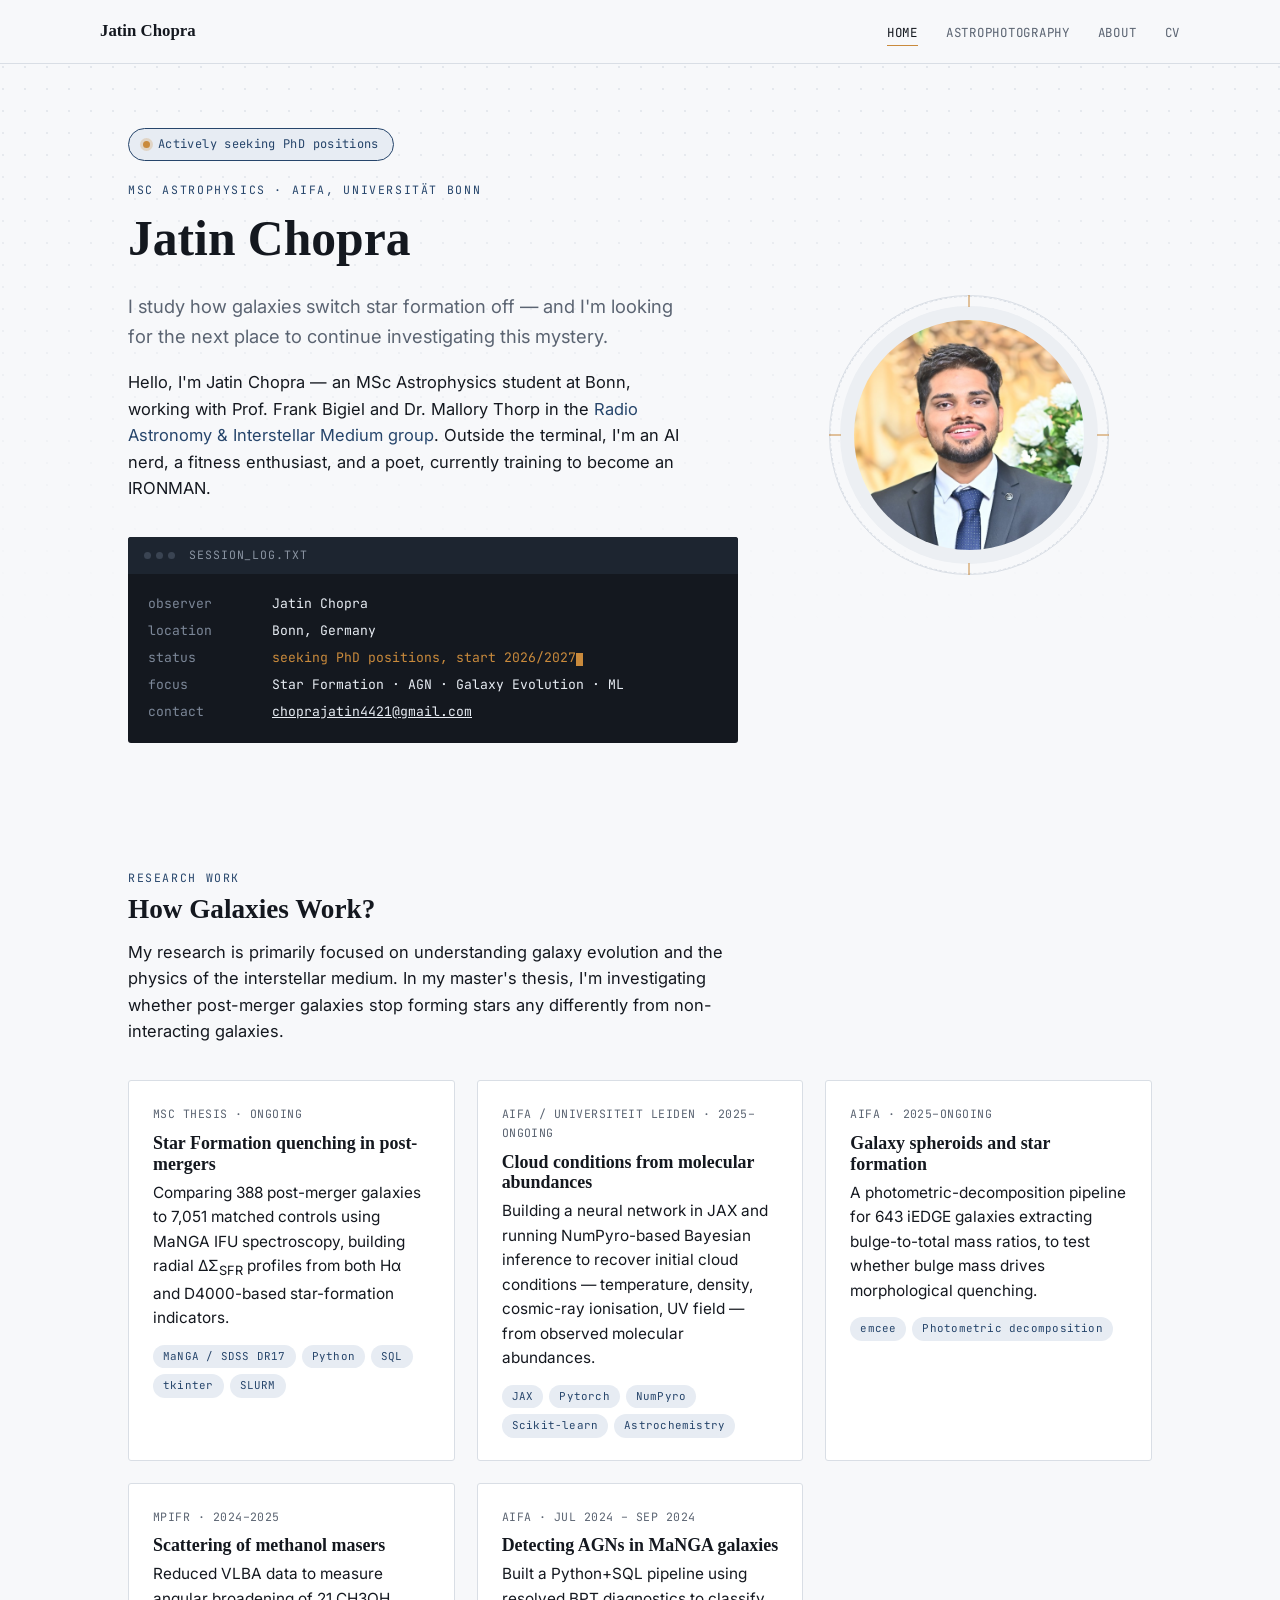
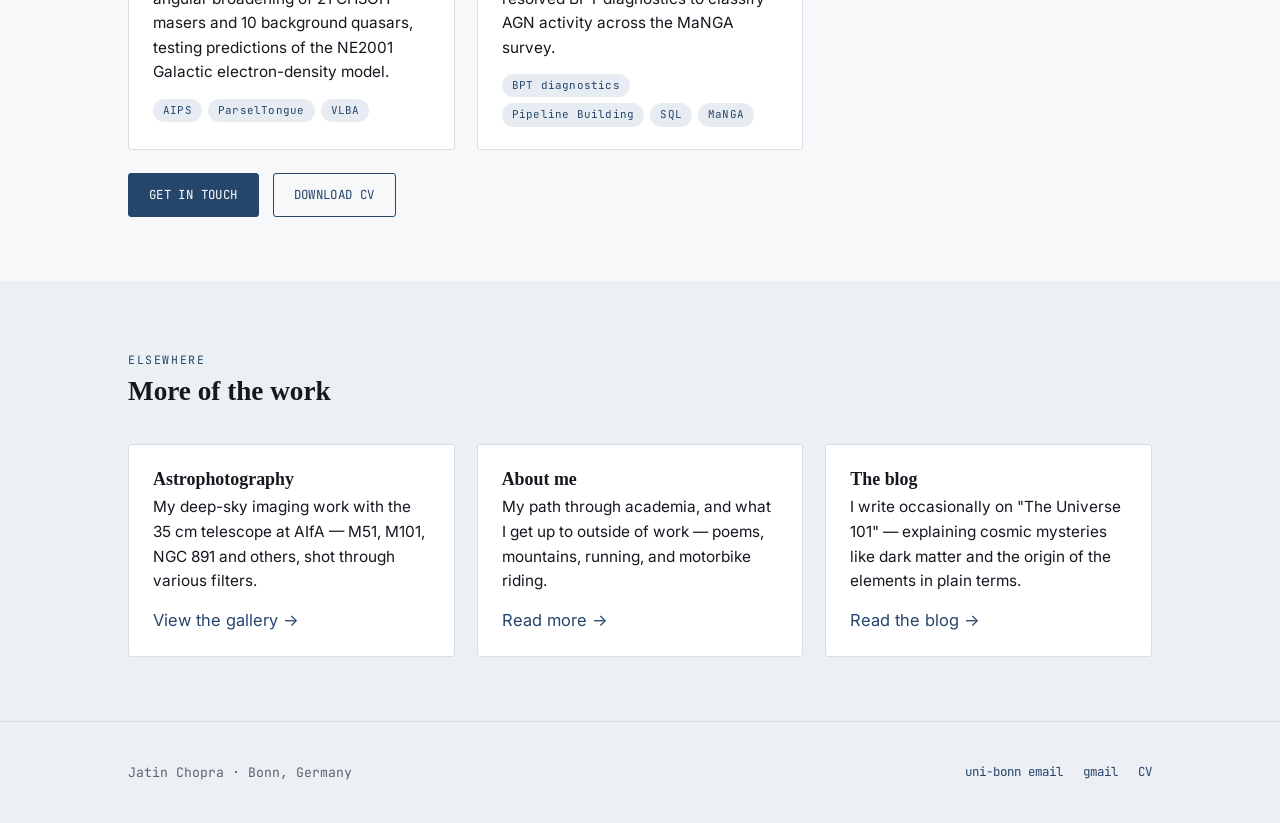
==== commit 795c632f: "Update thesis title in index.html" ====
--- a/index.html
+++ b/index.html
@@ -71,7 +71,7 @@
       <div class="card-grid">
         <div class="card">
           <div class="meta">MSc Thesis · Ongoing</div>
-          <h3>Spatially resolved quenching in post-mergers</h3>
+          <h3>Star Formation quenching in post-mergers</h3>
           <p>Comparing 388 post-merger galaxies to 7,051 matched controls using MaNGA IFU spectroscopy, building radial ΔΣ<sub>SFR</sub> profiles from both Hα and D4000-based star-formation indicators.</p>
           <div class="tag-row"><span class="tag">MaNGA / SDSS DR17</span><span class="tag">Python</span><span class="tag">SQL</span><span class="tag">tkinter</span><span class="tag">SLURM</span></div>
         </div>
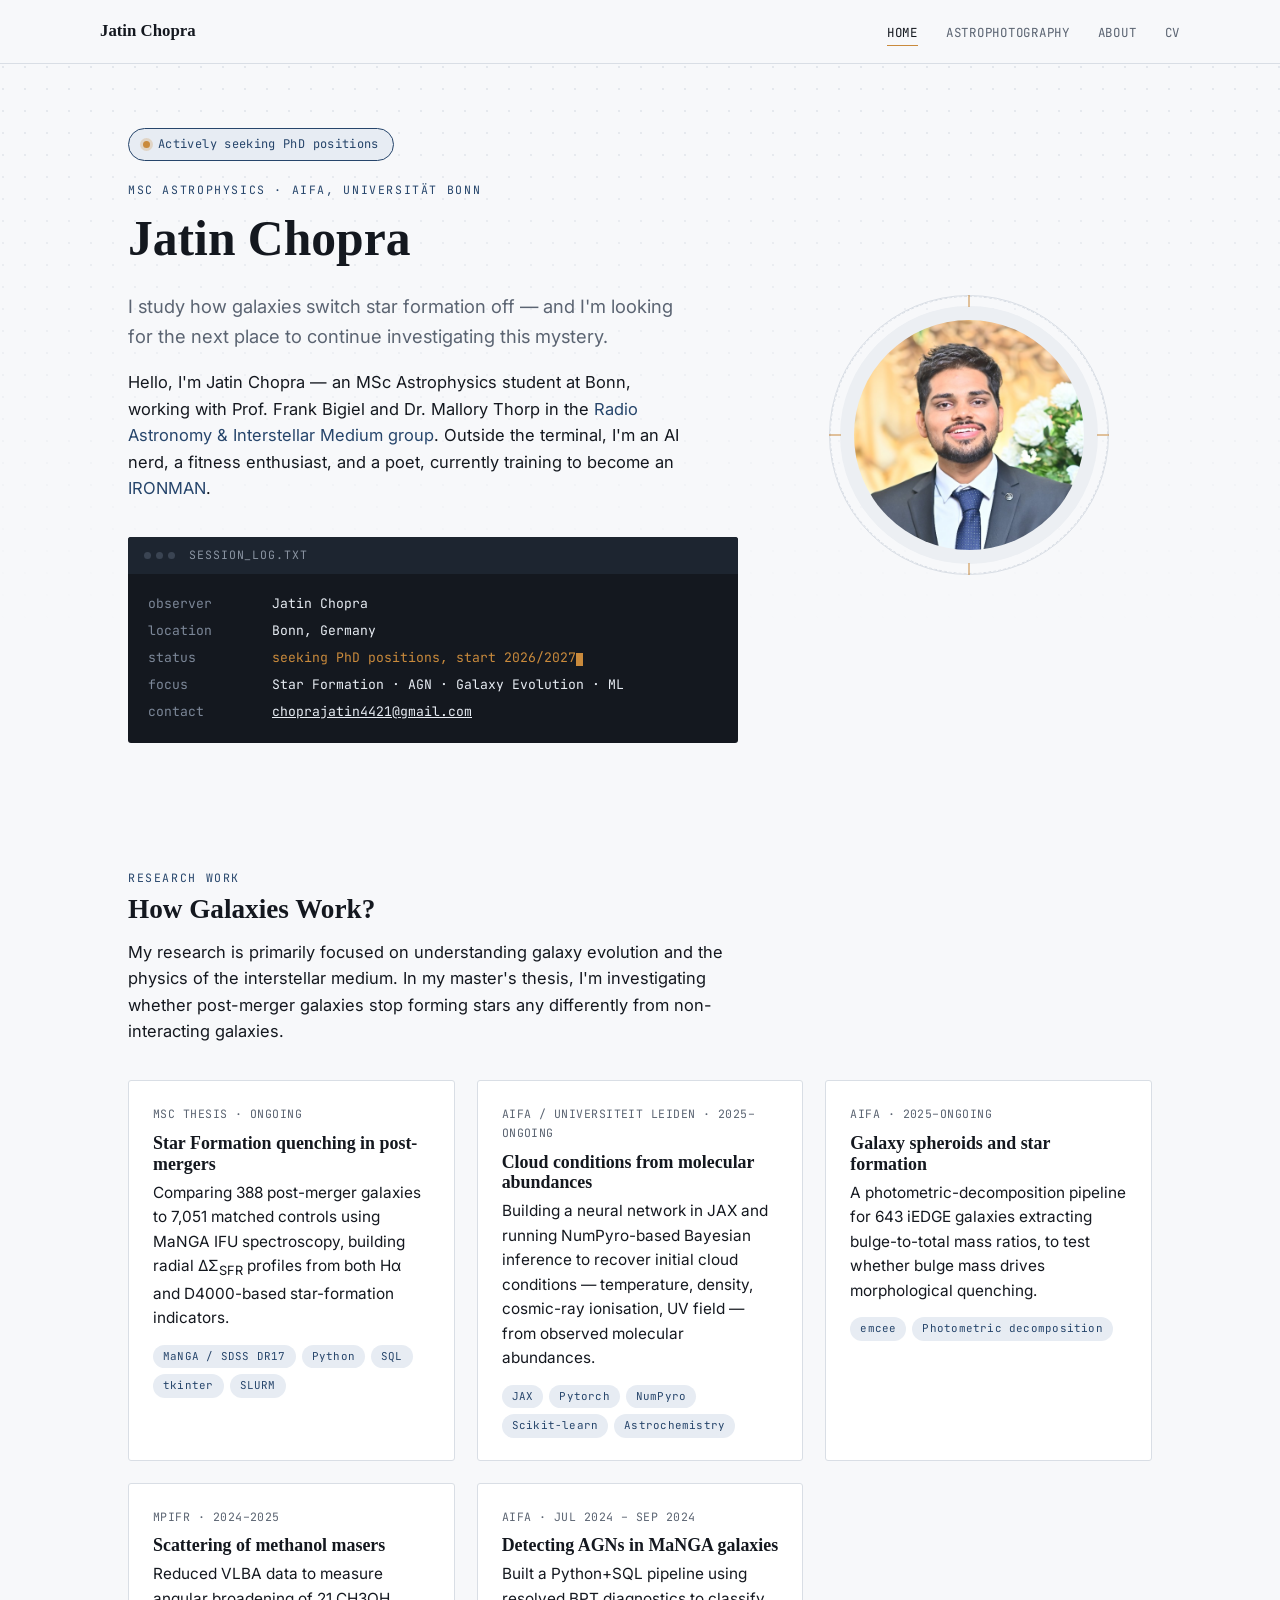
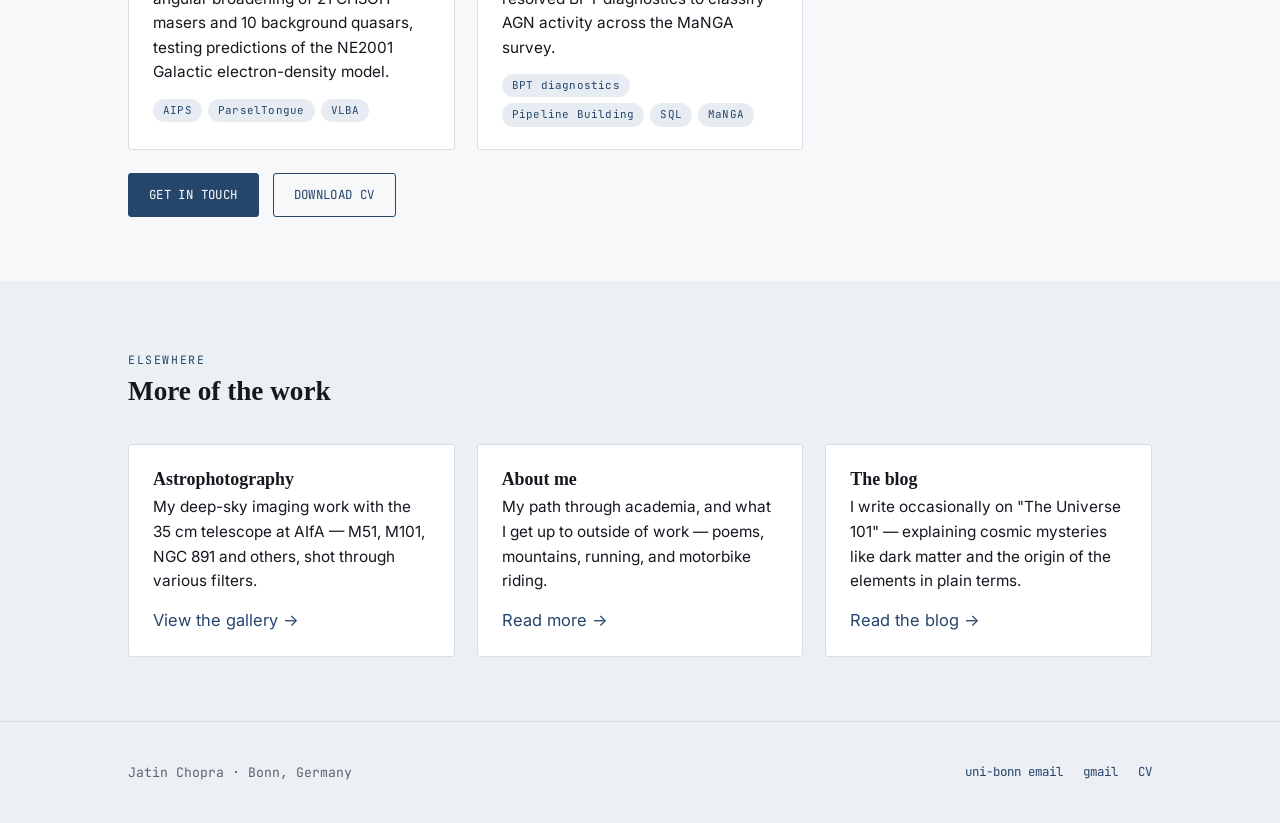
==== commit a5e63942: "Update lede paragraph with IRONMAN link" ====
--- a/index.html
+++ b/index.html
@@ -35,7 +35,7 @@
         <div class="eyebrow">MSc Astrophysics · AIfA, Universität Bonn</div>
         <h1>Jatin Chopra</h1>
         <p class="tagline">I study how galaxies switch star formation off — and I'm looking for the next place to continue investigating this mystery.</p>
-        <p class="lede">Hello, I'm Jatin Chopra — an MSc Astrophysics student at Bonn, working with Prof. Frank Bigiel and Dr. Mallory Thorp in the <a href="https://www.aifa.uni-bonn.de/en/research/radio-astro-and-interstellar-medium">Radio Astronomy &amp; Interstellar Medium group</a>. Outside the terminal, I'm an AI nerd, a fitness enthusiast, and a poet, currently training to become an IRONMAN.</p>
+        <p class="lede">Hello, I'm Jatin Chopra — an MSc Astrophysics student at Bonn, working with Prof. Frank Bigiel and Dr. Mallory Thorp in the <a href="https://www.aifa.uni-bonn.de/en/research/radio-astro-and-interstellar-medium">Radio Astronomy &amp; Interstellar Medium group</a>. Outside the terminal, I'm an AI nerd, a fitness enthusiast, and a poet, currently training to become an <a href="https://en.wikipedia.org/wiki/Ironman_Triathlon">IRONMAN</a>.</p>
 
         <div class="log-card">
           <div class="log-title"><span class="lights"><span></span><span></span><span></span></span>session_log.txt</div>
